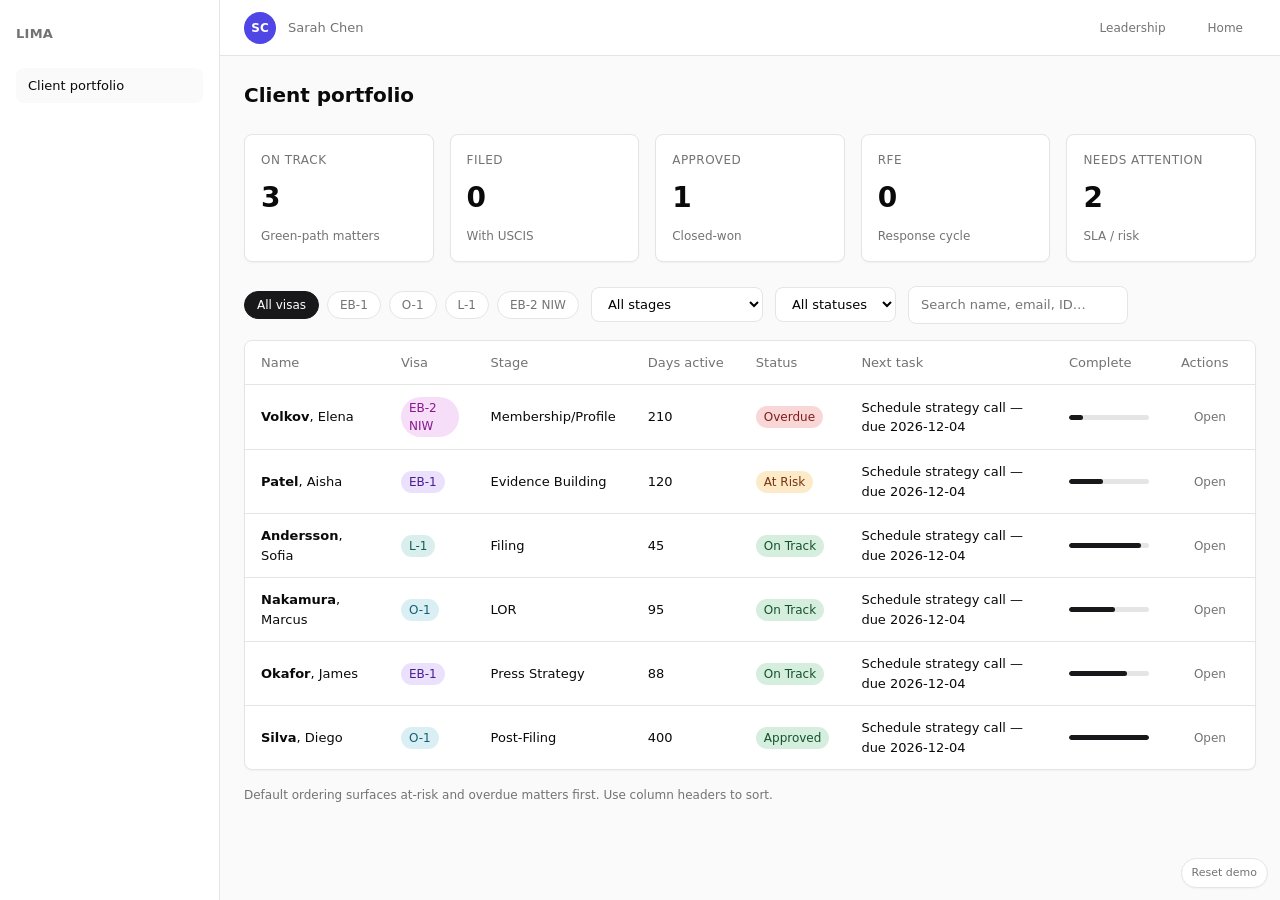
==== dashboard.html @ 6ef12434 "Add files via upload" ====
<!DOCTYPE html>
<html lang="en">
  <head>
    <meta charset="UTF-8" />
    <meta name="viewport" content="width=device-width, initial-scale=1.0" />
    <title>Lima CRM — Dashboard</title>
    <link rel="stylesheet" href="./css/reset.css" />
    <link rel="stylesheet" href="./css/variables.css" />
    <link rel="stylesheet" href="./css/base.css" />
    <link rel="stylesheet" href="./css/components.css" />
    <link rel="stylesheet" href="./css/pages.css" />
  </head>
  <body>
    <div class="app-shell">
      <aside class="sidebar">
        <div class="sidebar__brand">Lima</div>
        <nav class="sidebar__nav">
          <a class="sidebar__link is-active" href="./dashboard.html">Client portfolio</a>
        </nav>
      </aside>
      <div class="main">
        <header class="topbar">
          <span class="topbar__user" style="margin-right: auto">
            <span class="avatar" id="cm-avatar">CM</span>
            <span id="cm-display-name">Case Manager</span>
          </span>
          <a class="btn btn--ghost btn--sm nav-leadership" href="./leadership.html" id="nav-leadership">Leadership</a>
          <a class="btn btn--ghost btn--sm" href="./index.html">Home</a>
        </header>
        <main class="page-body" id="clients">
          <h1 class="page-title">Client portfolio</h1>
          <div class="grid-5" style="margin-bottom: 24px">
            <div class="card">
              <div class="card__label">On track</div>
              <div class="card__value" id="count-ontrack">0</div>
              <div class="card__hint">Green-path matters</div>
            </div>
            <div class="card">
              <div class="card__label">Filed</div>
              <div class="card__value" id="count-filed">0</div>
              <div class="card__hint">With USCIS</div>
            </div>
            <div class="card">
              <div class="card__label">Approved</div>
              <div class="card__value" id="count-approved">0</div>
              <div class="card__hint">Closed-won</div>
            </div>
            <div class="card">
              <div class="card__label">RFE</div>
              <div class="card__value" id="count-rfe">0</div>
              <div class="card__hint">Response cycle</div>
            </div>
            <div class="card">
              <div class="card__label">Needs attention</div>
              <div class="card__value" id="count-attention">0</div>
              <div class="card__hint">SLA / risk</div>
            </div>
          </div>
          <div class="filter-bar">
            <div class="pills" id="visa-pills">
              <button type="button" class="pill is-active" data-visa="all">All visas</button>
              <button type="button" class="pill" data-visa="EB-1">EB-1</button>
              <button type="button" class="pill" data-visa="O-1">O-1</button>
              <button type="button" class="pill" data-visa="L-1">L-1</button>
              <button type="button" class="pill" data-visa="EB-2 NIW">EB-2 NIW</button>
            </div>
            <select class="select" id="filter-stage" aria-label="Stage">
              <option value="all">All stages</option>
            </select>
            <select class="select" id="filter-status" aria-label="Status">
              <option value="all">All statuses</option>
            </select>
            <input class="input" id="filter-search" type="search" placeholder="Search name, email, ID…" style="min-width: 220px" />
          </div>
          <div class="table-wrap">
            <table class="data-table">
              <thead>
                <tr>
                  <th data-sort="name">Name</th>
                  <th data-sort="visa">Visa</th>
                  <th data-sort="stage">Stage</th>
                  <th data-sort="days">Days active</th>
                  <th data-sort="status">Status</th>
                  <th data-sort="task">Next task</th>
                  <th data-sort="pct">Complete</th>
                  <th>Actions</th>
                </tr>
              </thead>
              <tbody id="client-tbody"></tbody>
            </table>
          </div>
          <p style="margin-top: 16px; font-size: 12px; color: var(--color-text-muted)">
            Default ordering surfaces at-risk and overdue matters first. Use column headers to sort.
          </p>
        </main>
      </div>
    </div>
    <button type="button" id="demo-reset" class="demo-reset-fab" title="Regenerate demo data">Reset demo</button>
    <script defer src="./js/mock-data.js"></script>
    <script defer src="./js/store.js"></script>
    <script defer src="./js/router.js"></script>
    <script defer src="./js/components.js"></script>
    <script defer src="./js/pages/dashboard.js"></script>
    <script defer src="./js/persona-switch.js"></script>
  </body>
</html>
---- css/variables.css ----
:root {
  /* Colors */
  --color-bg: #fafafa;
  --color-surface: #ffffff;
  --color-border: #e5e5e5;
  --color-text: #0a0a0a;
  --color-text-muted: #737373;

  --color-primary: #18181b;
  --color-primary-hover: #27272a;

  /* Status colors */
  --color-success: #16a34a;
  --color-warning: #f59e0b;
  --color-danger: #dc2626;
  --color-info: #2563eb;
  --color-rfe: #ea580c;

  /* Visa category colors */
  --color-eb1: #7c3aed;
  --color-o1: #0891b2;
  --color-l1: #0d9488;
  --color-eb2niw: #c026d3;

  /* Spacing scale */
  --space-1: 4px;
  --space-2: 8px;
  --space-3: 12px;
  --space-4: 16px;
  --space-6: 24px;
  --space-8: 32px;
  --space-12: 48px;

  /* Typography */
  --font-sans: -apple-system, BlinkMacSystemFont, "Inter", system-ui, sans-serif;
  --text-xs: 12px;
  --text-sm: 13px;
  --text-base: 14px;
  --text-lg: 16px;
  --text-xl: 20px;
  --text-2xl: 28px;

  /* Other */
  --radius: 8px;
  --shadow-sm: 0 1px 2px rgba(0, 0, 0, 0.04);
  --shadow-md: 0 4px 12px rgba(0, 0, 0, 0.08);
}
---- css/base.css ----
body {
  font-family: var(--font-sans);
  font-size: var(--text-base);
  color: var(--color-text);
  background: var(--color-bg);
}

.app-shell {
  display: flex;
  min-height: 100vh;
}

.sidebar {
  width: 220px;
  flex-shrink: 0;
  background: var(--color-surface);
  border-right: 1px solid var(--color-border);
  padding: var(--space-6) var(--space-4);
  display: flex;
  flex-direction: column;
  gap: var(--space-6);
}

.sidebar__brand {
  font-size: var(--text-sm);
  font-weight: 600;
  letter-spacing: 0.02em;
  color: var(--color-text-muted);
  text-transform: uppercase;
}

.sidebar__nav {
  display: flex;
  flex-direction: column;
  gap: var(--space-1);
}

.sidebar__link {
  padding: var(--space-2) var(--space-3);
  border-radius: var(--radius);
  font-size: var(--text-sm);
  color: var(--color-text-muted);
}

.sidebar__link:hover {
  background: var(--color-bg);
  color: var(--color-text);
}

.sidebar__link.is-active {
  background: var(--color-bg);
  color: var(--color-text);
  font-weight: 500;
}

.main {
  flex: 1;
  display: flex;
  flex-direction: column;
  min-width: 0;
}

.topbar {
  height: 56px;
  flex-shrink: 0;
  display: flex;
  align-items: center;
  justify-content: flex-end;
  padding: 0 var(--space-6);
  background: var(--color-surface);
  border-bottom: 1px solid var(--color-border);
  gap: var(--space-4);
}

.topbar__user {
  display: flex;
  align-items: center;
  gap: var(--space-3);
  font-size: var(--text-sm);
  color: var(--color-text-muted);
}

.avatar {
  width: 32px;
  height: 32px;
  border-radius: 999px;
  background: var(--color-border);
  display: grid;
  place-items: center;
  font-size: var(--text-xs);
  font-weight: 600;
  color: var(--color-text);
}

.page-body {
  padding: var(--space-6);
  flex: 1;
  overflow: auto;
}

.page-title {
  font-size: var(--text-xl);
  font-weight: 600;
  margin-bottom: var(--space-6);
}

.stack {
  display: flex;
  flex-direction: column;
  gap: var(--space-4);
}

.grid-2 {
  display: grid;
  grid-template-columns: repeat(2, minmax(0, 1fr));
  gap: var(--space-4);
}

.grid-3 {
  display: grid;
  grid-template-columns: repeat(3, minmax(0, 1fr));
  gap: var(--space-4);
}

@media (min-width: 1200px) {
  .grid-5 {
    display: grid;
    grid-template-columns: repeat(5, minmax(0, 1fr));
    gap: var(--space-4);
  }

  .grid-6 {
    display: grid;
    grid-template-columns: repeat(6, minmax(0, 1fr));
    gap: var(--space-4);
  }
}

@media (max-width: 1199px) {
  .grid-5,
  .grid-6 {
    display: grid;
    grid-template-columns: repeat(3, minmax(0, 1fr));
    gap: var(--space-4);
  }
}

.sr-only {
  position: absolute;
  width: 1px;
  height: 1px;
  padding: 0;
  margin: -1px;
  overflow: hidden;
  clip: rect(0, 0, 0, 0);
  white-space: nowrap;
  border: 0;
}
---- css/components.css ----
.btn {
  display: inline-flex;
  align-items: center;
  justify-content: center;
  gap: var(--space-2);
  padding: var(--space-2) var(--space-4);
  border-radius: var(--radius);
  font-size: var(--text-sm);
  font-weight: 500;
  border: 1px solid transparent;
  transition: background 0.15s, border-color 0.15s, color 0.15s;
}

.btn--primary {
  background: var(--color-primary);
  color: #fff;
}

.btn--primary:hover {
  background: var(--color-primary-hover);
}

.btn--secondary {
  background: var(--color-surface);
  border-color: var(--color-border);
  color: var(--color-text);
}

.btn--secondary:hover {
  background: var(--color-bg);
}

.btn--ghost {
  color: var(--color-text-muted);
}

.btn--ghost:hover {
  color: var(--color-text);
  background: var(--color-bg);
}

.btn--sm {
  padding: var(--space-1) var(--space-3);
  font-size: var(--text-xs);
}

.card {
  background: var(--color-surface);
  border: 1px solid var(--color-border);
  border-radius: var(--radius);
  box-shadow: var(--shadow-sm);
  padding: var(--space-4);
}

.card__label {
  font-size: var(--text-xs);
  color: var(--color-text-muted);
  text-transform: uppercase;
  letter-spacing: 0.04em;
  margin-bottom: var(--space-2);
}

.card__value {
  font-size: var(--text-2xl);
  font-weight: 600;
}

.card__hint {
  font-size: var(--text-xs);
  color: var(--color-text-muted);
  margin-top: var(--space-2);
}

.badge {
  display: inline-flex;
  align-items: center;
  padding: 2px 8px;
  border-radius: 999px;
  font-size: var(--text-xs);
  font-weight: 500;
}

.badge--success {
  background: color-mix(in srgb, var(--color-success) 18%, transparent);
  color: #14532d;
}

.badge--warning {
  background: color-mix(in srgb, var(--color-warning) 22%, transparent);
  color: #78350f;
}

.badge--danger {
  background: color-mix(in srgb, var(--color-danger) 18%, transparent);
  color: #7f1d1d;
}

.badge--info {
  background: color-mix(in srgb, var(--color-info) 18%, transparent);
  color: #1e3a8a;
}

.badge--rfe {
  background: color-mix(in srgb, var(--color-rfe) 20%, transparent);
  color: #7c2d12;
}

.badge--neutral {
  background: var(--color-bg);
  color: var(--color-text-muted);
}

.badge--visa-eb1 {
  background: color-mix(in srgb, var(--color-eb1) 15%, transparent);
  color: #4c1d95;
}

.badge--visa-o1 {
  background: color-mix(in srgb, var(--color-o1) 15%, transparent);
  color: #155e75;
}

.badge--visa-l1 {
  background: color-mix(in srgb, var(--color-l1) 15%, transparent);
  color: #115e59;
}

.badge--visa-eb2 {
  background: color-mix(in srgb, var(--color-eb2niw) 15%, transparent);
  color: #86198f;
}

.table-wrap {
  border: 1px solid var(--color-border);
  border-radius: var(--radius);
  overflow: auto;
  background: var(--color-surface);
  box-shadow: var(--shadow-sm);
}

.data-table {
  width: 100%;
  font-size: var(--text-sm);
}

.data-table thead th {
  text-align: left;
  padding: var(--space-3) var(--space-4);
  font-weight: 500;
  color: var(--color-text-muted);
  border-bottom: 1px solid var(--color-border);
  background: var(--color-surface);
  position: sticky;
  top: 0;
  z-index: 1;
  white-space: nowrap;
  cursor: pointer;
  user-select: none;
}

.data-table thead th:hover {
  color: var(--color-text);
}

.data-table tbody td {
  padding: var(--space-3) var(--space-4);
  border-bottom: 1px solid var(--color-border);
  vertical-align: middle;
}

.data-table tbody tr {
  cursor: pointer;
}

.data-table tbody tr:hover {
  background: var(--color-bg);
}

.data-table tbody tr:last-child td {
  border-bottom: none;
}

.progress {
  height: 5px;
  border-radius: 999px;
  background: var(--color-border);
  overflow: hidden;
  min-width: 80px;
}

.progress__bar {
  height: 100%;
  border-radius: 999px;
  background: var(--color-primary);
}

.field {
  display: flex;
  flex-direction: column;
  gap: var(--space-1);
}

.field__label {
  font-size: var(--text-xs);
  font-weight: 500;
  color: var(--color-text-muted);
}

.input,
.select {
  padding: var(--space-2) var(--space-3);
  border: 1px solid var(--color-border);
  border-radius: var(--radius);
  font-size: var(--text-sm);
  background: var(--color-surface);
}

.input:focus,
.select:focus {
  outline: 2px solid color-mix(in srgb, var(--color-info) 35%, transparent);
  outline-offset: 0;
}

.filter-bar {
  display: flex;
  flex-wrap: wrap;
  gap: var(--space-3);
  align-items: center;
  margin-bottom: var(--space-4);
}

.pills {
  display: flex;
  flex-wrap: wrap;
  gap: var(--space-2);
}

.pill {
  padding: var(--space-1) var(--space-3);
  border-radius: 999px;
  font-size: var(--text-xs);
  font-weight: 500;
  border: 1px solid var(--color-border);
  background: var(--color-surface);
  color: var(--color-text-muted);
}

.pill:hover {
  border-color: var(--color-text-muted);
  color: var(--color-text);
}

.pill.is-active {
  background: var(--color-primary);
  border-color: var(--color-primary);
  color: #fff;
}

.modal-backdrop {
  position: fixed;
  inset: 0;
  background: rgba(0, 0, 0, 0.35);
  display: grid;
  place-items: center;
  z-index: 50;
  padding: var(--space-6);
}

.modal {
  width: min(560px, 100%);
  background: var(--color-surface);
  border-radius: var(--radius);
  box-shadow: var(--shadow-md);
  border: 1px solid var(--color-border);
  max-height: 90vh;
  overflow: auto;
}

.modal__header {
  padding: var(--space-4) var(--space-6);
  border-bottom: 1px solid var(--color-border);
  font-weight: 600;
  font-size: var(--text-lg);
}

.modal__body {
  padding: var(--space-6);
}

.modal__footer {
  padding: var(--space-4) var(--space-6);
  border-top: 1px solid var(--color-border);
  display: flex;
  justify-content: flex-end;
  gap: var(--space-3);
}

.toast-host {
  position: fixed;
  bottom: var(--space-6);
  right: var(--space-6);
  display: flex;
  flex-direction: column;
  gap: var(--space-2);
  z-index: 60;
}

.toast {
  background: var(--color-primary);
  color: #fff;
  padding: var(--space-3) var(--space-4);
  border-radius: var(--radius);
  font-size: var(--text-sm);
  box-shadow: var(--shadow-md);
  min-width: 200px;
}

.loading-overlay {
  position: fixed;
  inset: 0;
  background: rgba(250, 250, 250, 0.65);
  display: grid;
  place-items: center;
  z-index: 40;
  font-size: var(--text-sm);
  color: var(--color-text-muted);
}

.tabs {
  display: flex;
  gap: var(--space-1);
  border-bottom: 1px solid var(--color-border);
  margin-bottom: var(--space-6);
}

.tab {
  padding: var(--space-3) var(--space-4);
  font-size: var(--text-sm);
  color: var(--color-text-muted);
  border-bottom: 2px solid transparent;
  margin-bottom: -1px;
}

.tab:hover {
  color: var(--color-text);
}

.tab.is-active {
  color: var(--color-text);
  font-weight: 500;
  border-bottom-color: var(--color-primary);
}

.tab-panel[hidden] {
  display: none !important;
}

.empty {
  text-align: center;
  padding: var(--space-12);
  color: var(--color-text-muted);
  font-size: var(--text-sm);
}
---- css/pages.css ----
.login-page {
  min-height: 100vh;
  display: grid;
  place-items: center;
  padding: var(--space-6);
}

.login-card {
  width: min(400px, 100%);
  background: var(--color-surface);
  border: 1px solid var(--color-border);
  border-radius: var(--radius);
  box-shadow: var(--shadow-md);
  padding: var(--space-8);
}

.login-card h1 {
  font-size: var(--text-xl);
  font-weight: 600;
  margin-bottom: var(--space-2);
}

.login-card .sub {
  font-size: var(--text-sm);
  color: var(--color-text-muted);
  margin-bottom: var(--space-6);
}

.role-grid {
  display: grid;
  grid-template-columns: 1fr 1fr;
  gap: var(--space-3);
  margin-bottom: var(--space-6);
}

.role-option {
  border: 1px solid var(--color-border);
  border-radius: var(--radius);
  padding: var(--space-4);
  text-align: center;
  font-size: var(--text-sm);
  cursor: pointer;
}

.role-option:hover {
  border-color: var(--color-text-muted);
}

.role-option.is-selected {
  border-color: var(--color-primary);
  background: var(--color-bg);
  font-weight: 500;
}

.client-header {
  display: flex;
  flex-wrap: wrap;
  justify-content: space-between;
  gap: var(--space-4);
  margin-bottom: var(--space-6);
}

.client-header__main h1 {
  font-size: var(--text-xl);
  font-weight: 600;
  margin-bottom: var(--space-2);
}

.client-meta {
  display: flex;
  flex-wrap: wrap;
  gap: var(--space-3);
  align-items: center;
  font-size: var(--text-sm);
  color: var(--color-text-muted);
}

.stage-tracker {
  display: flex;
  gap: var(--space-2);
  overflow-x: auto;
  padding-bottom: var(--space-2);
}

.stage-step {
  flex: 1;
  min-width: 72px;
  text-align: center;
  font-size: var(--text-xs);
  color: var(--color-text-muted);
}

.stage-step__dot {
  width: 10px;
  height: 10px;
  border-radius: 999px;
  background: var(--color-border);
  margin: 0 auto var(--space-2);
}

.stage-step.is-done .stage-step__dot {
  background: var(--color-success);
}

.stage-step.is-current .stage-step__dot {
  background: var(--color-info);
  box-shadow: 0 0 0 3px color-mix(in srgb, var(--color-info) 25%, transparent);
}

.timeline {
  display: grid;
  grid-template-columns: repeat(8, 1fr);
  gap: var(--space-2);
  align-items: end;
  min-height: 120px;
  padding: var(--space-4) 0;
}

.timeline__col {
  display: flex;
  flex-direction: column;
  align-items: center;
  gap: var(--space-2);
}

.timeline__bar {
  width: 100%;
  max-width: 32px;
  border-radius: var(--radius) var(--radius) 0 0;
  background: var(--color-border);
  min-height: 8px;
}

.timeline__label {
  font-size: var(--text-xs);
  color: var(--color-text-muted);
  text-align: center;
}

.timeline__date {
  font-size: 10px;
  color: var(--color-text-muted);
  text-align: center;
}

.heatmap {
  display: grid;
  grid-template-columns: repeat(5, 1fr);
  gap: var(--space-2);
}

.heatmap__cell {
  aspect-ratio: 1.4;
  border-radius: var(--radius);
  border: 1px solid var(--color-border);
  display: flex;
  flex-direction: column;
  align-items: center;
  justify-content: center;
  font-size: var(--text-xs);
  text-align: center;
  padding: var(--space-2);
}

.heatmap__cell span {
  font-weight: 600;
  font-size: var(--text-sm);
}

.heatmap--low {
  background: color-mix(in srgb, var(--color-success) 12%, var(--color-surface));
}

.heatmap--mid {
  background: color-mix(in srgb, var(--color-warning) 18%, var(--color-surface));
}

.heatmap--high {
  background: color-mix(in srgb, var(--color-danger) 15%, var(--color-surface));
}

.pipeline {
  display: grid;
  grid-template-columns: repeat(5, 1fr);
  gap: var(--space-3);
  margin-bottom: var(--space-6);
}

.pipeline__col {
  background: var(--color-surface);
  border: 1px solid var(--color-border);
  border-radius: var(--radius);
  padding: var(--space-4);
  text-align: center;
}

.pipeline__count {
  font-size: var(--text-2xl);
  font-weight: 600;
}

.pipeline__label {
  font-size: var(--text-xs);
  color: var(--color-text-muted);
  margin-top: var(--space-1);
}

.split-layout {
  display: grid;
  grid-template-columns: 1fr 320px;
  gap: var(--space-6);
  align-items: start;
}

@media (max-width: 1100px) {
  .split-layout {
    grid-template-columns: 1fr;
  }
}

.panel-list {
  display: flex;
  flex-direction: column;
  gap: var(--space-2);
}

.panel-list__item {
  padding: var(--space-3);
  border: 1px solid var(--color-border);
  border-radius: var(--radius);
  background: var(--color-surface);
  font-size: var(--text-sm);
}

.doc-folder {
  border: 1px solid var(--color-border);
  border-radius: var(--radius);
  margin-bottom: var(--space-4);
  overflow: hidden;
}

.doc-folder__head {
  padding: var(--space-3) var(--space-4);
  background: var(--color-bg);
  font-size: var(--text-sm);
  font-weight: 500;
  border-bottom: 1px solid var(--color-border);
}

.doc-folder__list {
  padding: var(--space-2);
}

.doc-folder__list li {
  padding: var(--space-2) var(--space-3);
  font-size: var(--text-sm);
  color: var(--color-text-muted);
}

.message-thread {
  border: 1px solid var(--color-border);
  border-radius: var(--radius);
  padding: var(--space-4);
  max-height: 360px;
  overflow-y: auto;
  display: flex;
  flex-direction: column;
  gap: var(--space-4);
  margin-bottom: var(--space-4);
}

.message {
  font-size: var(--text-sm);
}

.message__meta {
  font-size: var(--text-xs);
  color: var(--color-text-muted);
  margin-bottom: var(--space-1);
}

.chart-row {
  display: grid;
  grid-template-columns: 1fr 1fr;
  gap: var(--space-6);
  margin-bottom: var(--space-6);
}

@media (max-width: 1100px) {
  .chart-row {
    grid-template-columns: 1fr;
  }
}

.chart-card {
  background: var(--color-surface);
  border: 1px solid var(--color-border);
  border-radius: var(--radius);
  padding: var(--space-4);
  box-shadow: var(--shadow-sm);
}

.chart-card h3 {
  font-size: var(--text-sm);
  font-weight: 600;
  margin-bottom: var(--space-4);
}

.chart-simple-bars {
  min-height: 120px;
  padding: var(--space-2) 0;
}

.demo-boot-overlay {
  position: fixed;
  inset: 0;
  z-index: 9999;
  display: flex;
  flex-direction: column;
  align-items: center;
  justify-content: center;
  gap: 16px;
  background: rgba(248, 250, 252, 0.92);
  color: var(--color-text-muted);
  font-size: 14px;
}

.demo-boot-spinner {
  width: 36px;
  height: 36px;
  border-radius: 50%;
  border: 3px solid var(--color-border);
  border-top-color: var(--color-primary);
  animation: demo-spin 0.7s linear infinite;
}

@keyframes demo-spin {
  to {
    transform: rotate(360deg);
  }
}

.demo-reset-fab {
  position: fixed;
  right: 12px;
  bottom: 12px;
  z-index: 9000;
  font-size: 11px;
  padding: 6px 10px;
  border-radius: 999px;
  border: 1px solid var(--color-border);
  background: var(--color-surface);
  color: var(--color-text-muted);
  cursor: pointer;
  box-shadow: var(--shadow-sm);
}

.demo-reset-fab:hover {
  color: var(--color-text);
  border-color: var(--color-text-muted);
}
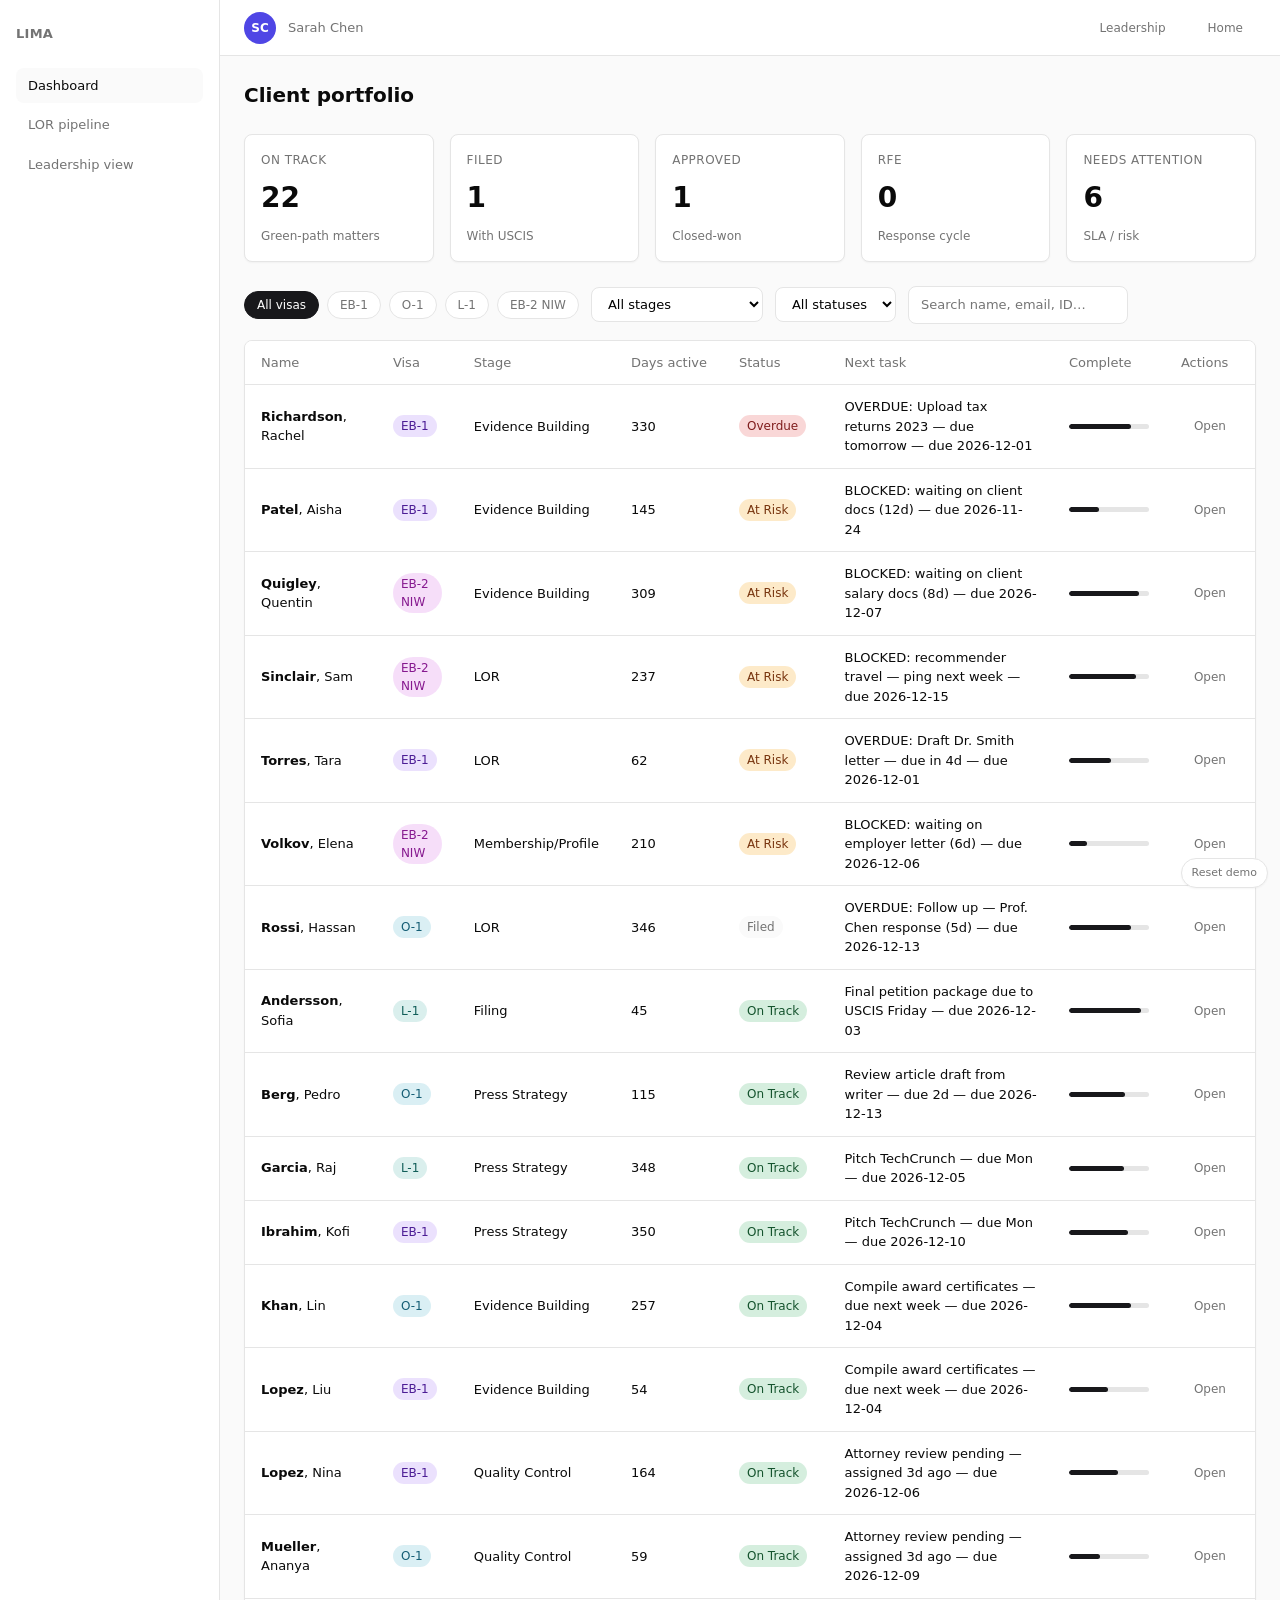
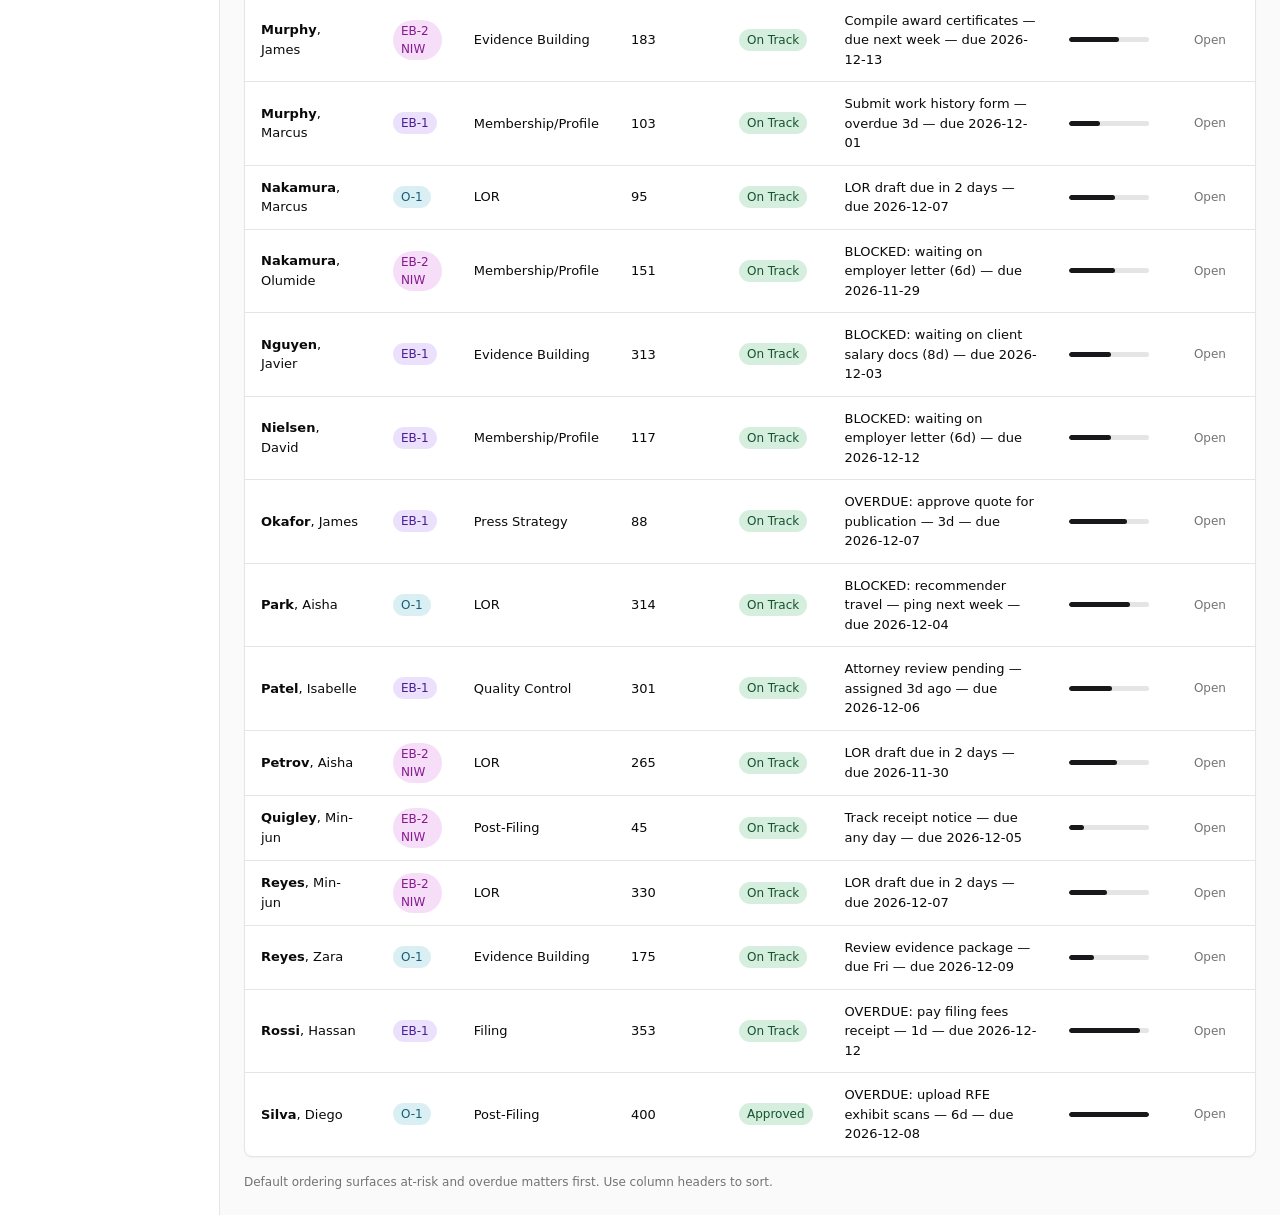
==== commit 43d9517f: "first commit" ====
--- a/dashboard.html
+++ b/dashboard.html
@@ -15,7 +15,9 @@
       <aside class="sidebar">
         <div class="sidebar__brand">Lima</div>
         <nav class="sidebar__nav">
-          <a class="sidebar__link is-active" href="./dashboard.html">Client portfolio</a>
+          <a class="sidebar__link is-active" href="./dashboard.html">Dashboard</a>
+          <a class="sidebar__link" href="./lor.html">LOR pipeline</a>
+          <a class="sidebar__link nav-leadership" href="./leadership.html">Leadership view</a>
         </nav>
       </aside>
       <div class="main">
--- a/css/pages.css
+++ b/css/pages.css
@@ -168,15 +168,18 @@
 }
 
 .heatmap--low {
-  background: color-mix(in srgb, var(--color-success) 12%, var(--color-surface));
+  background: color-mix(in srgb, var(--color-success) 35%, var(--color-surface));
+  border: 1px solid color-mix(in srgb, var(--color-success) 50%, transparent);
 }
 
 .heatmap--mid {
-  background: color-mix(in srgb, var(--color-warning) 18%, var(--color-surface));
+  background: color-mix(in srgb, var(--color-warning) 45%, var(--color-surface));
+  border: 1px solid color-mix(in srgb, var(--color-warning) 60%, transparent);
 }
 
 .heatmap--high {
-  background: color-mix(in srgb, var(--color-danger) 15%, var(--color-surface));
+  background: color-mix(in srgb, var(--color-danger) 40%, var(--color-surface));
+  border: 1px solid color-mix(in srgb, var(--color-danger) 55%, transparent);
 }
 
 .pipeline {
